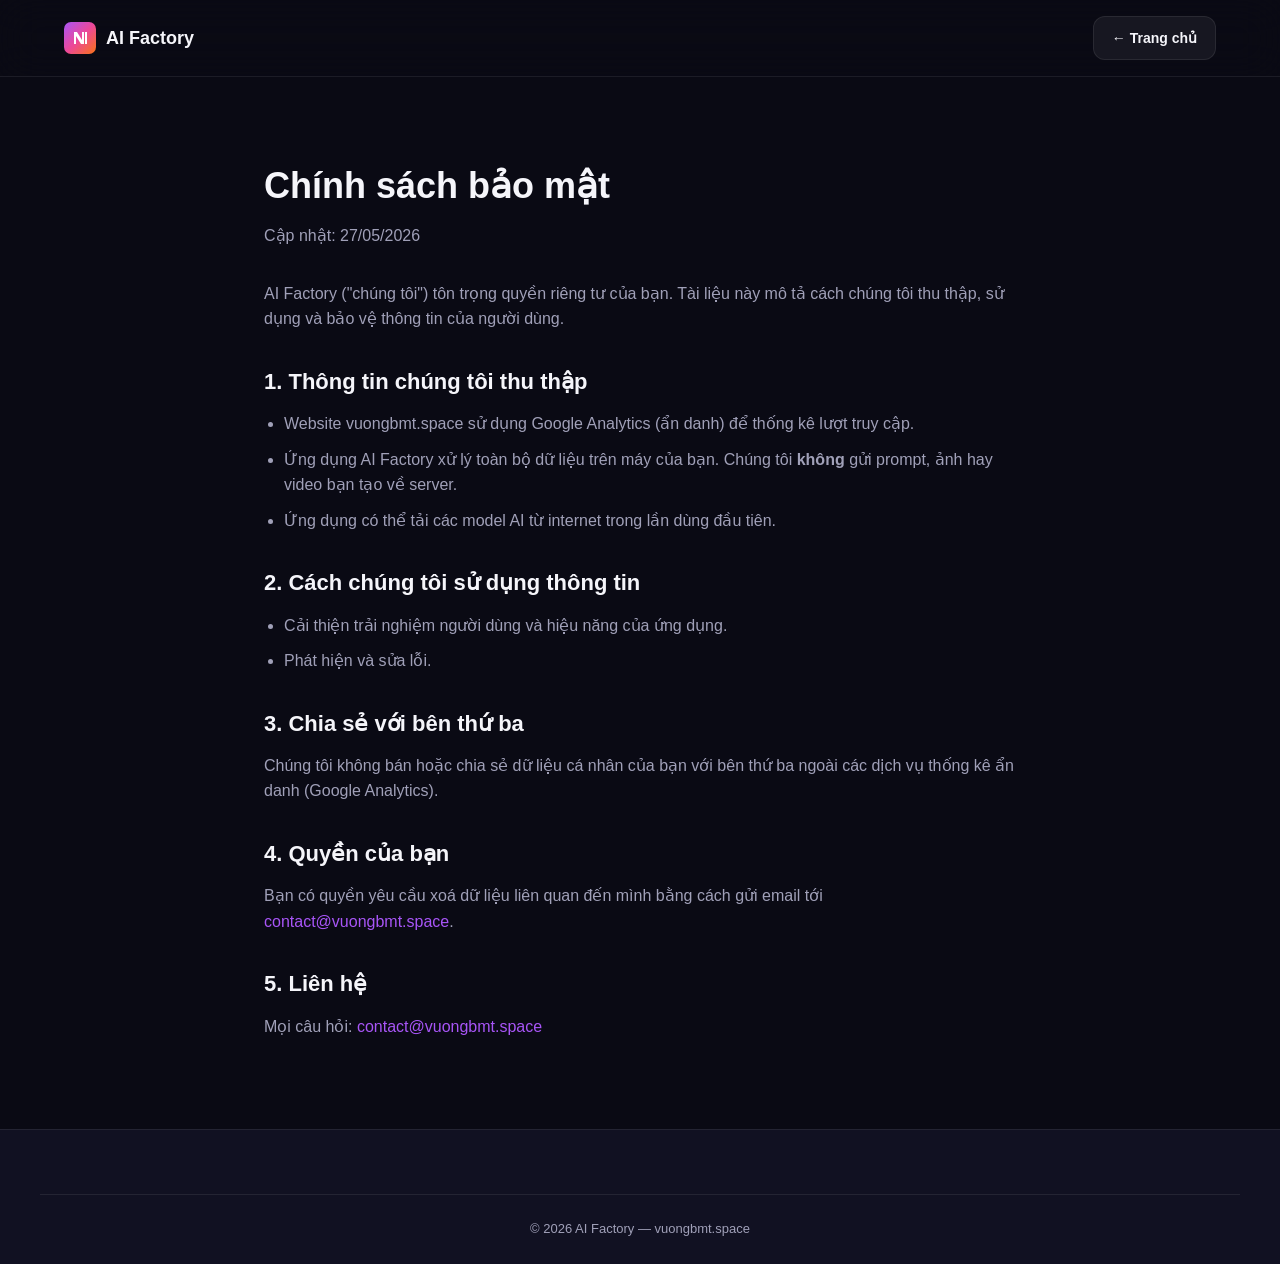
==== privacy.html @ 18fc97e7 "Initial commit - AI Factory landing page" ====
<!DOCTYPE html>
<html lang="vi">
<head>
  <meta charset="UTF-8" />
  <meta name="viewport" content="width=device-width, initial-scale=1.0" />
  <title>Chính sách bảo mật — AI Factory</title>
  <link rel="icon" type="image/svg+xml" href="assets/images/favicon.svg" />
  <link rel="stylesheet" href="assets/css/style.css" />
  <style>
    .legal { max-width: 800px; margin: 0 auto; padding: 80px 24px; }
    .legal h1 { font-size: 36px; margin-bottom: 8px; }
    .legal .updated { color: var(--text-dim); margin-bottom: 32px; }
    .legal h2 { font-size: 22px; margin: 32px 0 12px; }
    .legal p, .legal li { color: var(--text-dim); margin-bottom: 10px; }
    .legal ul { padding-left: 20px; list-style: disc; }
    .legal a { color: var(--primary); }
  </style>
</head>
<body>
  <header class="header">
    <div class="container header-inner">
      <a href="index.html" class="logo">
        <img src="assets/images/logo.svg" alt="AI Factory" />
        <span>AI Factory</span>
      </a>
      <a href="index.html" class="btn btn-ghost btn-sm">← Trang chủ</a>
    </div>
  </header>

  <main class="legal">
    <h1>Chính sách bảo mật</h1>
    <p class="updated">Cập nhật: 27/05/2026</p>

    <p>AI Factory ("chúng tôi") tôn trọng quyền riêng tư của bạn. Tài liệu này mô tả cách chúng tôi thu thập, sử dụng và bảo vệ thông tin của người dùng.</p>

    <h2>1. Thông tin chúng tôi thu thập</h2>
    <ul>
      <li>Website vuongbmt.space sử dụng Google Analytics (ẩn danh) để thống kê lượt truy cập.</li>
      <li>Ứng dụng AI Factory xử lý toàn bộ dữ liệu trên máy của bạn. Chúng tôi <strong>không</strong> gửi prompt, ảnh hay video bạn tạo về server.</li>
      <li>Ứng dụng có thể tải các model AI từ internet trong lần dùng đầu tiên.</li>
    </ul>

    <h2>2. Cách chúng tôi sử dụng thông tin</h2>
    <ul>
      <li>Cải thiện trải nghiệm người dùng và hiệu năng của ứng dụng.</li>
      <li>Phát hiện và sửa lỗi.</li>
    </ul>

    <h2>3. Chia sẻ với bên thứ ba</h2>
    <p>Chúng tôi không bán hoặc chia sẻ dữ liệu cá nhân của bạn với bên thứ ba ngoài các dịch vụ thống kê ẩn danh (Google Analytics).</p>

    <h2>4. Quyền của bạn</h2>
    <p>Bạn có quyền yêu cầu xoá dữ liệu liên quan đến mình bằng cách gửi email tới <a href="mailto:contact@vuongbmt.space">contact@vuongbmt.space</a>.</p>

    <h2>5. Liên hệ</h2>
    <p>Mọi câu hỏi: <a href="mailto:contact@vuongbmt.space">contact@vuongbmt.space</a></p>
  </main>

  <footer class="footer">
    <div class="container footer-bottom">
      <p>© 2026 AI Factory — vuongbmt.space</p>
    </div>
  </footer>
</body>
</html>
---- assets/css/style.css ----
/* ===== Reset & Base ===== */
*, *::before, *::after { box-sizing: border-box; margin: 0; padding: 0; }

:root {
  --bg: #0a0a14;
  --bg-alt: #111122;
  --surface: #1a1a2e;
  --surface-2: #252540;
  --border: rgba(255,255,255,0.08);
  --text: #f5f5fa;
  --text-dim: #a0a0b8;
  --primary: #a855f7;
  --primary-2: #ec4899;
  --accent: #06b6d4;
  --gradient: linear-gradient(135deg, #a855f7 0%, #ec4899 50%, #f97316 100%);
  --gradient-soft: linear-gradient(135deg, rgba(168,85,247,0.15) 0%, rgba(236,72,153,0.15) 100%);
  --radius: 14px;
  --radius-lg: 22px;
  --shadow: 0 10px 40px rgba(168,85,247,0.15);
  --container: 1200px;
}

html { scroll-behavior: smooth; }
body {
  font-family: 'Inter', -apple-system, BlinkMacSystemFont, 'Segoe UI', sans-serif;
  background: var(--bg);
  color: var(--text);
  line-height: 1.6;
  -webkit-font-smoothing: antialiased;
  overflow-x: hidden;
}

img, video, svg { max-width: 100%; display: block; }
a { color: inherit; text-decoration: none; }
button { font-family: inherit; cursor: pointer; border: none; background: none; color: inherit; }
ul { list-style: none; }

/* ===== Layout ===== */
.container { max-width: var(--container); margin: 0 auto; padding: 0 24px; }
.container-narrow { max-width: 800px; margin: 0 auto; padding: 0 24px; }

.section { padding: 96px 0; }
.section-alt { background: var(--bg-alt); }
.section-cta { padding: 80px 0; }

.section-head { text-align: center; max-width: 700px; margin: 0 auto 56px; }
.section-head h2 {
  font-size: clamp(28px, 4vw, 42px);
  font-weight: 800;
  margin-bottom: 12px;
  letter-spacing: -0.02em;
}
.section-head p { color: var(--text-dim); font-size: 18px; }

.gradient-text {
  background: var(--gradient);
  -webkit-background-clip: text;
  background-clip: text;
  -webkit-text-fill-color: transparent;
}

.grid { display: grid; gap: 24px; }
.grid-2 { grid-template-columns: repeat(2, 1fr); }
.grid-3 { grid-template-columns: repeat(3, 1fr); }

/* ===== Buttons ===== */
.btn {
  display: inline-flex;
  align-items: center;
  gap: 8px;
  padding: 14px 28px;
  border-radius: 12px;
  font-weight: 600;
  font-size: 15px;
  transition: all 0.25s ease;
  white-space: nowrap;
  cursor: pointer;
}
.btn-sm { padding: 10px 18px; font-size: 14px; }

.btn-primary {
  background: var(--gradient);
  color: white;
  box-shadow: 0 8px 24px rgba(168,85,247,0.35);
}
.btn-primary:hover { transform: translateY(-2px); box-shadow: 0 12px 32px rgba(168,85,247,0.5); }

.btn-ghost {
  background: rgba(255,255,255,0.06);
  border: 1px solid var(--border);
  color: var(--text);
}
.btn-ghost:hover { background: rgba(255,255,255,0.1); }

.btn-download {
  background: var(--surface);
  border: 1px solid var(--border);
  padding: 16px 28px;
  color: var(--text);
  min-width: 220px;
  transition: all 0.25s ease;
}
.btn-download:hover { background: var(--surface-2); transform: translateY(-2px); border-color: var(--primary); }
.btn-download div { display: flex; flex-direction: column; align-items: flex-start; line-height: 1.2; }
.btn-download small { font-size: 12px; color: var(--text-dim); }
.btn-download strong { font-size: 17px; font-weight: 700; }

/* ===== Header ===== */
.header {
  position: sticky;
  top: 0;
  z-index: 100;
  background: rgba(10,10,20,0.8);
  backdrop-filter: blur(20px);
  border-bottom: 1px solid var(--border);
}
.header-inner {
  display: flex;
  align-items: center;
  justify-content: space-between;
  padding-top: 16px;
  padding-bottom: 16px;
  gap: 24px;
}
.logo {
  display: flex;
  align-items: center;
  gap: 10px;
  font-weight: 800;
  font-size: 18px;
}
.logo img { width: 32px; height: 32px; }

.nav { display: flex; gap: 32px; }
.nav a {
  color: var(--text-dim);
  font-size: 14px;
  font-weight: 500;
  transition: color 0.2s;
}
.nav a:hover { color: var(--text); }

.header-actions { display: flex; align-items: center; gap: 16px; }

.lang-switch {
  display: flex;
  background: var(--surface);
  border: 1px solid var(--border);
  border-radius: 10px;
  padding: 3px;
}
.lang-btn {
  padding: 6px 12px;
  font-size: 13px;
  font-weight: 600;
  color: var(--text-dim);
  border-radius: 7px;
  transition: all 0.2s;
}
.lang-btn.active { background: var(--gradient); color: white; }

.menu-toggle { display: none; flex-direction: column; gap: 5px; padding: 8px; }
.menu-toggle span {
  width: 22px; height: 2px; background: var(--text); border-radius: 2px;
  transition: transform 0.2s;
}

/* ===== Hero ===== */
.hero { position: relative; padding: 80px 0 100px; overflow: hidden; }
.hero-bg {
  position: absolute;
  top: -200px; left: 50%;
  transform: translateX(-50%);
  width: 1000px; height: 1000px;
  background: radial-gradient(circle, rgba(168,85,247,0.25) 0%, transparent 60%);
  filter: blur(80px);
  z-index: 0;
  pointer-events: none;
}
.hero-inner {
  position: relative;
  z-index: 1;
  display: grid;
  grid-template-columns: 1fr 1fr;
  gap: 64px;
  align-items: center;
}

.badge {
  display: inline-block;
  padding: 6px 14px;
  background: var(--gradient-soft);
  border: 1px solid rgba(168,85,247,0.3);
  border-radius: 999px;
  font-size: 13px;
  font-weight: 500;
  margin-bottom: 24px;
}

.hero h1 {
  font-size: clamp(36px, 5.5vw, 60px);
  font-weight: 800;
  line-height: 1.1;
  letter-spacing: -0.03em;
  margin-bottom: 20px;
}

.hero-sub {
  font-size: 18px;
  color: var(--text-dim);
  margin-bottom: 32px;
  max-width: 540px;
}

.hero-cta { display: flex; gap: 14px; margin-bottom: 40px; flex-wrap: wrap; }

.hero-meta {
  display: flex;
  gap: 32px;
  padding-top: 24px;
  border-top: 1px solid var(--border);
}
.hero-meta div { display: flex; flex-direction: column; }
.hero-meta strong {
  font-size: 24px;
  font-weight: 800;
  background: var(--gradient);
  -webkit-background-clip: text;
  background-clip: text;
  -webkit-text-fill-color: transparent;
}
.hero-meta span { font-size: 13px; color: var(--text-dim); }

.hero-video-wrap {
  position: relative;
  border-radius: var(--radius-lg);
  overflow: hidden;
  box-shadow: var(--shadow);
  border: 1px solid var(--border);
  aspect-ratio: 16/10;
  background: var(--surface);
}
.hero-video-wrap video { width: 100%; height: 100%; object-fit: cover; }

/* ===== Cards / Features ===== */
.card {
  background: var(--surface);
  border: 1px solid var(--border);
  border-radius: var(--radius);
  padding: 28px;
  transition: all 0.25s ease;
}
.feature:hover { transform: translateY(-4px); border-color: rgba(168,85,247,0.4); }
.feature-icon {
  font-size: 36px;
  margin-bottom: 16px;
  display: inline-block;
}
.feature h3 { font-size: 18px; font-weight: 700; margin-bottom: 8px; }
.feature p { color: var(--text-dim); font-size: 15px; }

/* ===== Gallery ===== */
.gallery {
  display: grid;
  grid-template-columns: repeat(3, 1fr);
  gap: 16px;
}
.gallery-item {
  aspect-ratio: 1;
  border-radius: var(--radius);
  overflow: hidden;
  background: var(--surface);
  border: 1px solid var(--border);
  transition: transform 0.3s;
}
.gallery-item:hover { transform: scale(1.03); }
.gallery-item img { width: 100%; height: 100%; object-fit: cover; }

/* ===== Steps ===== */
.steps .step {
  background: var(--surface);
  border: 1px solid var(--border);
  border-radius: var(--radius);
  padding: 32px 28px;
  position: relative;
}
.step-num {
  display: inline-flex;
  align-items: center;
  justify-content: center;
  width: 44px; height: 44px;
  border-radius: 12px;
  background: var(--gradient);
  color: white;
  font-weight: 800;
  font-size: 18px;
  margin-bottom: 18px;
}
.step h3 { font-size: 19px; margin-bottom: 8px; }
.step p { color: var(--text-dim); }

/* ===== CTA Box ===== */
.cta-box {
  background: var(--gradient-soft);
  border: 1px solid rgba(168,85,247,0.3);
  border-radius: var(--radius-lg);
  padding: 64px 32px;
  text-align: center;
}
.cta-box h2 {
  font-size: clamp(28px, 4vw, 38px);
  font-weight: 800;
  margin-bottom: 12px;
  letter-spacing: -0.02em;
}
.cta-box > p { color: var(--text-dim); font-size: 17px; margin-bottom: 32px; }
.download-buttons {
  display: flex;
  gap: 16px;
  justify-content: center;
  flex-wrap: wrap;
  margin-bottom: 20px;
}
.download-note { font-size: 13px; color: var(--text-dim); }

/* ===== Requirements ===== */
.req-card h3 { font-size: 20px; margin-bottom: 16px; }
.req-card ul li {
  padding: 10px 0;
  color: var(--text-dim);
  border-bottom: 1px solid var(--border);
}
.req-card ul li:last-child { border: none; }

/* ===== FAQ ===== */
.faq-list { display: flex; flex-direction: column; gap: 12px; }
.faq-item {
  background: var(--surface);
  border: 1px solid var(--border);
  border-radius: var(--radius);
  padding: 20px 24px;
  transition: border-color 0.2s;
}
.faq-item[open] { border-color: rgba(168,85,247,0.4); }
.faq-item summary {
  font-weight: 600;
  cursor: pointer;
  list-style: none;
  display: flex;
  justify-content: space-between;
  align-items: center;
}
.faq-item summary::-webkit-details-marker { display: none; }
.faq-item summary::after {
  content: '+';
  font-size: 24px;
  font-weight: 300;
  color: var(--primary);
  transition: transform 0.2s;
}
.faq-item[open] summary::after { transform: rotate(45deg); }
.faq-item p { margin-top: 12px; color: var(--text-dim); }

/* ===== Footer ===== */
.footer { background: var(--bg-alt); border-top: 1px solid var(--border); padding: 64px 0 24px; }
.footer-inner {
  display: grid;
  grid-template-columns: 1fr 2fr;
  gap: 48px;
  margin-bottom: 48px;
}
.footer-brand p { color: var(--text-dim); margin-top: 12px; max-width: 300px; }

.footer-links { display: grid; grid-template-columns: repeat(3, 1fr); gap: 32px; }
.footer-links h4 { font-size: 14px; margin-bottom: 16px; text-transform: uppercase; letter-spacing: 0.05em; }
.footer-links a {
  display: block;
  padding: 6px 0;
  color: var(--text-dim);
  font-size: 14px;
  transition: color 0.2s;
}
.footer-links a:hover { color: var(--text); }

.footer-bottom {
  padding-top: 24px;
  border-top: 1px solid var(--border);
  text-align: center;
  color: var(--text-dim);
  font-size: 13px;
}

/* ===== Responsive ===== */
@media (max-width: 900px) {
  .hero-inner { grid-template-columns: 1fr; gap: 40px; }
  .grid-3 { grid-template-columns: repeat(2, 1fr); }
  .gallery { grid-template-columns: repeat(2, 1fr); }
  .footer-inner { grid-template-columns: 1fr; gap: 32px; }
}
@media (max-width: 640px) {
  .section { padding: 64px 0; }
  .nav { display: none; }
  .menu-toggle { display: flex; }
  .nav.open {
    display: flex;
    position: absolute;
    top: 100%; left: 0; right: 0;
    flex-direction: column;
    background: var(--bg-alt);
    padding: 16px 24px;
    border-bottom: 1px solid var(--border);
    gap: 0;
  }
  .nav.open a { padding: 12px 0; border-bottom: 1px solid var(--border); }
  .grid-3, .grid-2 { grid-template-columns: 1fr; }
  .gallery { grid-template-columns: repeat(2, 1fr); }
  .hero-meta { flex-wrap: wrap; gap: 20px; }
  .hero-meta strong { font-size: 20px; }
  .footer-links { grid-template-columns: 1fr 1fr; }
  .cta-box { padding: 48px 20px; }
  .btn-download { min-width: 0; width: 100%; }
}
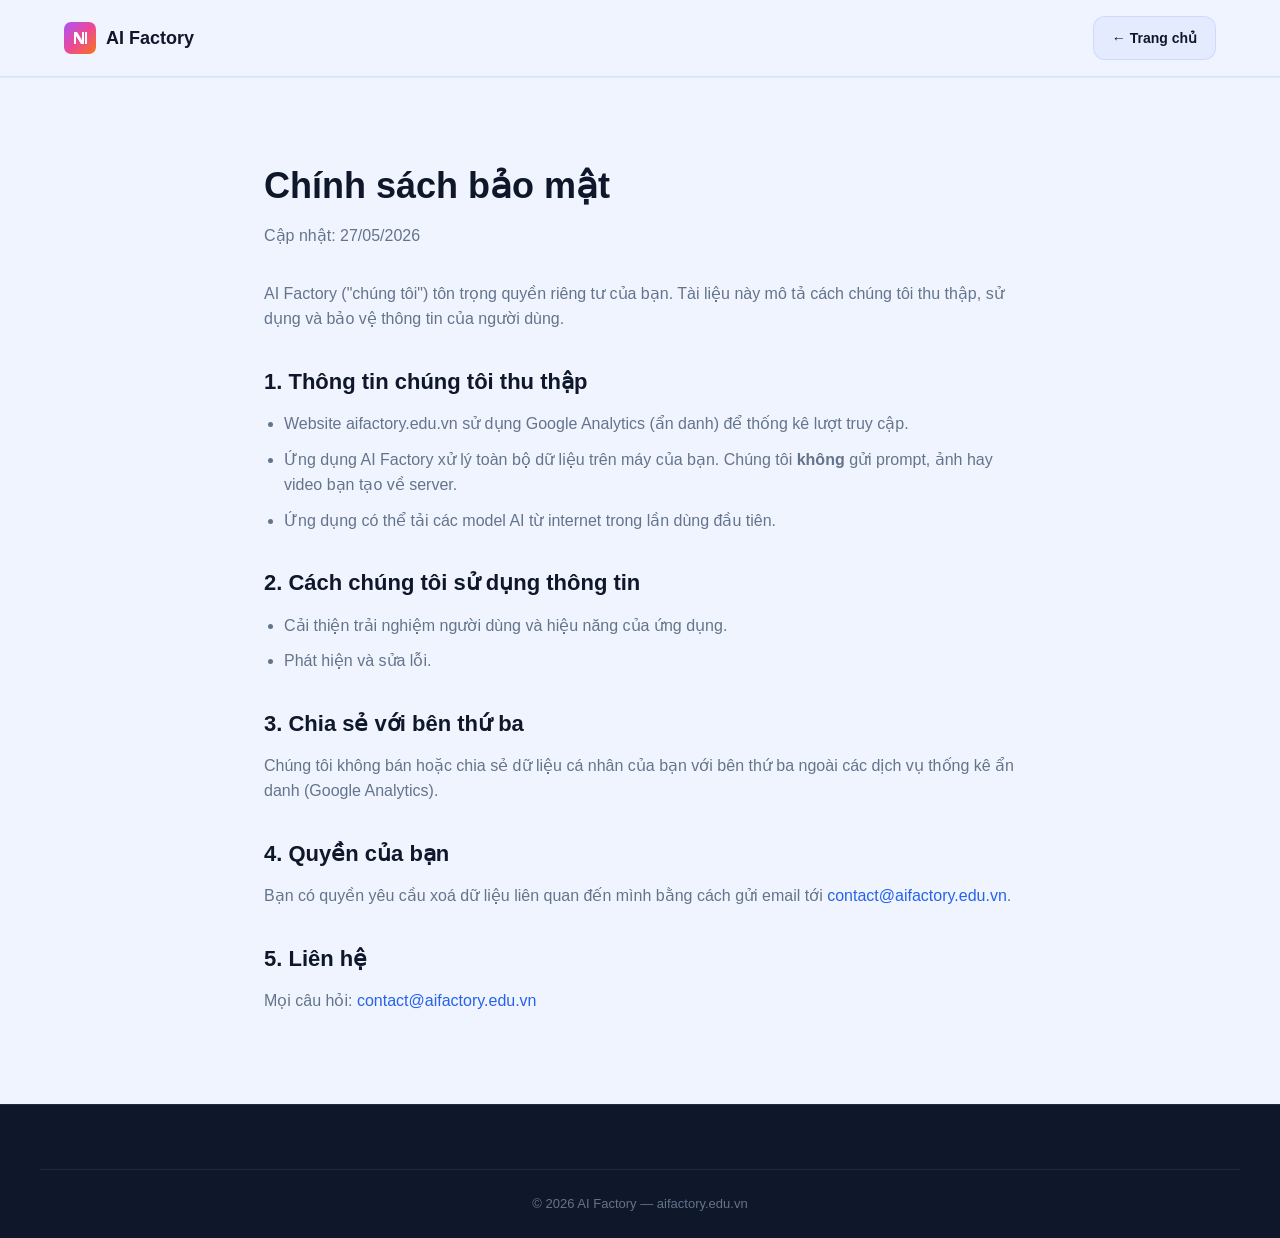
==== commit f54ffcb3: "Domain: migrate vuongbmt.space -> aifactory.edu.vn" ====
--- a/privacy.html
+++ b/privacy.html
@@ -35,7 +35,7 @@
 
     <h2>1. Thông tin chúng tôi thu thập</h2>
     <ul>
-      <li>Website vuongbmt.space sử dụng Google Analytics (ẩn danh) để thống kê lượt truy cập.</li>
+      <li>Website aifactory.edu.vn sử dụng Google Analytics (ẩn danh) để thống kê lượt truy cập.</li>
       <li>Ứng dụng AI Factory xử lý toàn bộ dữ liệu trên máy của bạn. Chúng tôi <strong>không</strong> gửi prompt, ảnh hay video bạn tạo về server.</li>
       <li>Ứng dụng có thể tải các model AI từ internet trong lần dùng đầu tiên.</li>
     </ul>
@@ -50,15 +50,15 @@
     <p>Chúng tôi không bán hoặc chia sẻ dữ liệu cá nhân của bạn với bên thứ ba ngoài các dịch vụ thống kê ẩn danh (Google Analytics).</p>
 
     <h2>4. Quyền của bạn</h2>
-    <p>Bạn có quyền yêu cầu xoá dữ liệu liên quan đến mình bằng cách gửi email tới <a href="mailto:contact@vuongbmt.space">contact@vuongbmt.space</a>.</p>
+    <p>Bạn có quyền yêu cầu xoá dữ liệu liên quan đến mình bằng cách gửi email tới <a href="mailto:contact@aifactory.edu.vn">contact@aifactory.edu.vn</a>.</p>
 
     <h2>5. Liên hệ</h2>
-    <p>Mọi câu hỏi: <a href="mailto:contact@vuongbmt.space">contact@vuongbmt.space</a></p>
+    <p>Mọi câu hỏi: <a href="mailto:contact@aifactory.edu.vn">contact@aifactory.edu.vn</a></p>
   </main>
 
   <footer class="footer">
     <div class="container footer-bottom">
-      <p>© 2026 AI Factory — vuongbmt.space</p>
+      <p>© 2026 AI Factory — aifactory.edu.vn</p>
     </div>
   </footer>
 </body>
--- a/assets/css/style.css
+++ b/assets/css/style.css
@@ -2,21 +2,22 @@
 *, *::before, *::after { box-sizing: border-box; margin: 0; padding: 0; }
 
 :root {
-  --bg: #0a0a14;
-  --bg-alt: #111122;
-  --surface: #1a1a2e;
-  --surface-2: #252540;
-  --border: rgba(255,255,255,0.08);
-  --text: #f5f5fa;
-  --text-dim: #a0a0b8;
-  --primary: #a855f7;
-  --primary-2: #ec4899;
+  --bg: #f0f4ff;
+  --bg-alt: #ffffff;
+  --surface: #ffffff;
+  --surface-2: #e8edf8;
+  --border: rgba(37,99,235,0.12);
+  --text: #0f172a;
+  --text-dim: #64748b;
+  --primary: #2563eb;
+  --primary-2: #1d4ed8;
   --accent: #06b6d4;
-  --gradient: linear-gradient(135deg, #a855f7 0%, #ec4899 50%, #f97316 100%);
-  --gradient-soft: linear-gradient(135deg, rgba(168,85,247,0.15) 0%, rgba(236,72,153,0.15) 100%);
+  --gradient: linear-gradient(135deg, #2563eb 0%, #7c3aed 100%);
+  --gradient-soft: linear-gradient(135deg, rgba(37,99,235,0.07) 0%, rgba(124,58,237,0.07) 100%);
   --radius: 14px;
   --radius-lg: 22px;
-  --shadow: 0 10px 40px rgba(168,85,247,0.15);
+  --shadow: 0 4px 24px rgba(37,99,235,0.10);
+  --shadow-md: 0 8px 40px rgba(37,99,235,0.13);
   --container: 1200px;
 }
 
@@ -81,16 +82,16 @@
 .btn-primary {
   background: var(--gradient);
   color: white;
-  box-shadow: 0 8px 24px rgba(168,85,247,0.35);
-}
-.btn-primary:hover { transform: translateY(-2px); box-shadow: 0 12px 32px rgba(168,85,247,0.5); }
+  box-shadow: 0 6px 20px rgba(37,99,235,0.30);
+}
+.btn-primary:hover { transform: translateY(-2px); box-shadow: 0 10px 28px rgba(37,99,235,0.42); }
 
 .btn-ghost {
-  background: rgba(255,255,255,0.06);
+  background: rgba(37,99,235,0.06);
   border: 1px solid var(--border);
   color: var(--text);
 }
-.btn-ghost:hover { background: rgba(255,255,255,0.1); }
+.btn-ghost:hover { background: rgba(37,99,235,0.11); }
 
 .btn-download {
   background: var(--surface);
@@ -110,9 +111,10 @@
   position: sticky;
   top: 0;
   z-index: 100;
-  background: rgba(10,10,20,0.8);
+  background: rgba(240,244,255,0.85);
   backdrop-filter: blur(20px);
   border-bottom: 1px solid var(--border);
+  box-shadow: 0 1px 0 rgba(37,99,235,0.08);
 }
 .header-inner {
   display: flex;
@@ -172,7 +174,7 @@
   top: -200px; left: 50%;
   transform: translateX(-50%);
   width: 1000px; height: 1000px;
-  background: radial-gradient(circle, rgba(168,85,247,0.25) 0%, transparent 60%);
+  background: radial-gradient(circle, rgba(37,99,235,0.12) 0%, transparent 60%);
   filter: blur(80px);
   z-index: 0;
   pointer-events: none;
@@ -189,11 +191,12 @@
 .badge {
   display: inline-block;
   padding: 6px 14px;
-  background: var(--gradient-soft);
-  border: 1px solid rgba(168,85,247,0.3);
+  background: rgba(37,99,235,0.08);
+  border: 1px solid rgba(37,99,235,0.2);
   border-radius: 999px;
   font-size: 13px;
   font-weight: 500;
+  color: var(--primary);
   margin-bottom: 24px;
 }
 
@@ -235,7 +238,7 @@
   position: relative;
   border-radius: var(--radius-lg);
   overflow: hidden;
-  box-shadow: var(--shadow);
+  box-shadow: var(--shadow-md);
   border: 1px solid var(--border);
   aspect-ratio: 16/10;
   background: var(--surface);
@@ -249,15 +252,152 @@
   border-radius: var(--radius);
   padding: 28px;
   transition: all 0.25s ease;
-}
-.feature:hover { transform: translateY(-4px); border-color: rgba(168,85,247,0.4); }
+  box-shadow: var(--shadow);
+}
+.feature:hover { transform: translateY(-4px); border-color: rgba(37,99,235,0.3); box-shadow: var(--shadow-md); }
+
+/* Feature icon wrap */
+.feature-icon-wrap {
+  width: 48px;
+  height: 48px;
+  border-radius: 12px;
+  display: flex;
+  align-items: center;
+  justify-content: center;
+  margin-bottom: 20px;
+  transition: transform 0.25s ease;
+}
+.feature:hover .feature-icon-wrap { transform: scale(1.08); }
 .feature-icon {
-  font-size: 36px;
+  width: 26px;
+  height: 26px;
+  flex-shrink: 0;
+}
+
+/* Per-card accent colors */
+.features-carousel .feature:nth-child(1) .feature-icon-wrap { background: rgba(37,99,235,0.09); }
+.features-carousel .feature:nth-child(1) .feature-icon     { color: #2563eb; }
+.features-carousel .feature:nth-child(1) h3                { color: #2563eb; }
+
+.features-carousel .feature:nth-child(2) .feature-icon-wrap { background: rgba(99,102,241,0.09); }
+.features-carousel .feature:nth-child(2) .feature-icon     { color: #6366f1; }
+.features-carousel .feature:nth-child(2) h3                { color: #6366f1; }
+
+.features-carousel .feature:nth-child(3) .feature-icon-wrap { background: rgba(8,145,178,0.09); }
+.features-carousel .feature:nth-child(3) .feature-icon     { color: #0891b2; }
+.features-carousel .feature:nth-child(3) h3                { color: #0891b2; }
+
+.features-carousel .feature:nth-child(4) .feature-icon-wrap { background: rgba(124,58,237,0.09); }
+.features-carousel .feature:nth-child(4) .feature-icon     { color: #7c3aed; }
+.features-carousel .feature:nth-child(4) h3                { color: #7c3aed; }
+
+.features-carousel .feature:nth-child(5) .feature-icon-wrap { background: rgba(5,150,105,0.09); }
+.features-carousel .feature:nth-child(5) .feature-icon     { color: #059669; }
+.features-carousel .feature:nth-child(5) h3                { color: #059669; }
+
+/* Features horizontal scroll carousel */
+.carousel-wrap {
+  position: relative;
+}
+/* Fade-out gradient hints at edges */
+.carousel-wrap::after {
+  content: '';
+  position: absolute;
+  top: 0; right: 0;
+  width: 80px; height: 100%;
+  background: linear-gradient(to right, transparent, var(--bg));
+  pointer-events: none;
+  z-index: 1;
+  transition: opacity 0.3s;
+}
+.carousel-wrap.at-end::after { opacity: 0; }
+
+.carousel-arrow {
+  position: absolute;
+  top: 50%;
+  transform: translateY(-60%);
+  width: 40px;
+  height: 40px;
+  border-radius: 50%;
+  background: var(--surface);
+  border: 1px solid var(--border);
+  box-shadow: 0 4px 16px rgba(37,99,235,0.15);
+  display: flex;
+  align-items: center;
+  justify-content: center;
+  cursor: pointer;
+  z-index: 3;
+  transition: opacity 0.2s, box-shadow 0.2s, background 0.2s;
+  color: var(--text);
+}
+.carousel-arrow:hover { background: var(--surface-2); box-shadow: var(--shadow-md); }
+.carousel-arrow.hidden { opacity: 0; pointer-events: none; }
+.carousel-arrow svg { width: 18px; height: 18px; }
+.carousel-arrow--prev { left: -20px; }
+.carousel-arrow--next { right: -20px; }
+
+.features-carousel {
+  display: flex;
+  gap: 20px;
+  overflow-x: auto;
+  scroll-snap-type: x mandatory;
+  -webkit-overflow-scrolling: touch;
+  padding: 8px 4px 20px;
+  scrollbar-width: none;
+  -ms-overflow-style: none;
+}
+.features-carousel::-webkit-scrollbar { display: none; }
+
+/* 5-card features: fixed width cards */
+#featCarousel .feature {
+  flex: 0 0 240px;
+  scroll-snap-align: start;
+}
+
+/* 3-card steps: stretch to fill full row */
+#stepCarousel .feature {
+  flex: 1 1 0;
+  min-width: 200px;
+  scroll-snap-align: start;
+}
+
+.feature h3 { font-size: 17px; font-weight: 700; margin-bottom: 8px; }
+.feature p { color: var(--text-dim); font-size: 14px; line-height: 1.6; }
+
+/* ===== Showcase Video ===== */
+.demo-grid-landscape {
+  display: grid;
+  grid-template-columns: repeat(2, 1fr);
+  gap: 16px;
   margin-bottom: 16px;
-  display: inline-block;
-}
-.feature h3 { font-size: 18px; font-weight: 700; margin-bottom: 8px; }
-.feature p { color: var(--text-dim); font-size: 15px; }
+}
+.demo-grid-shorts {
+  display: grid;
+  grid-template-columns: repeat(3, 1fr);
+  gap: 16px;
+}
+.demo-video-wrap {
+  position: relative;
+  border-radius: var(--radius);
+  overflow: hidden;
+  border: 1px solid var(--border);
+  background: #000;
+  box-shadow: 0 8px 32px rgba(0,0,0,0.18);
+}
+.demo-video-wrap--land {
+  padding-bottom: 56.25%;
+  height: 0;
+}
+.demo-video-wrap--short {
+  padding-bottom: 177.78%;
+  height: 0;
+}
+.demo-video-wrap iframe {
+  position: absolute;
+  top: 0; left: 0;
+  width: 100%; height: 100%;
+  border: none;
+}
 
 /* ===== Gallery ===== */
 .gallery {
@@ -276,36 +416,314 @@
 .gallery-item:hover { transform: scale(1.03); }
 .gallery-item img { width: 100%; height: 100%; object-fit: cover; }
 
+/* ===== Pricing ===== */
+.pricing-grid {
+  display: grid;
+  grid-template-columns: repeat(4, 1fr);
+  gap: 20px;
+}
+.pricing-card {
+  background: var(--surface);
+  border: 1px solid var(--border);
+  border-radius: var(--radius-lg);
+  overflow: hidden;
+  display: flex;
+  flex-direction: column;
+  box-shadow: var(--shadow);
+}
+.pricing-card--featured {
+  border-color: #2563eb;
+  box-shadow: 0 0 0 2px #2563eb, 0 8px 32px rgba(37,99,235,0.18);
+}
+/* top badge row — same height on all cards */
+.pricing-card-top {
+  min-height: 40px;
+  display: flex;
+  align-items: center;
+  padding: 12px 16px 0;
+}
+.pricing-sale-badge {
+  background: linear-gradient(90deg, #f97316, #ef4444);
+  color: white;
+  font-size: 11px;
+  font-weight: 700;
+  text-align: center;
+  padding: 5px 10px;
+  border-radius: 8px;
+  width: 100%;
+}
+.pricing-popular {
+  background: linear-gradient(90deg, #2563eb, #7c3aed);
+  color: white;
+  font-size: 11px;
+  font-weight: 700;
+  text-align: center;
+  padding: 5px 10px;
+  border-radius: 8px;
+  width: 100%;
+}
+/* name badge */
+.pricing-name {
+  display: block;
+  margin: 10px 16px 0;
+  padding: 10px 12px;
+  border-radius: 10px;
+  font-size: 18px;
+  font-weight: 800;
+  text-align: center;
+  color: #fff;
+  letter-spacing: 0.05em;
+  flex-shrink: 0;
+}
+.pricing-name--blue   { background: linear-gradient(135deg, #3b9eff, #2563eb); }
+.pricing-name--purple { background: linear-gradient(135deg, #c084fc, #9333ea); }
+.pricing-name--pink   { background: linear-gradient(135deg, #f472b6, #ec4899); }
+.pricing-name--orange { background: linear-gradient(135deg, #fb923c, #f59e0b); }
+
+/* price row */
+.pricing-price {
+  display: flex;
+  align-items: baseline;
+  justify-content: center;
+  gap: 8px;
+  padding: 12px 16px 0;
+  flex-shrink: 0;
+}
+.pricing-amount {
+  font-size: 24px;
+  font-weight: 800;
+  color: var(--text);
+}
+.pricing-amount--sale { color: #ef4444; }
+.pricing-old {
+  font-size: 13px;
+  color: var(--text-dim);
+  text-decoration: line-through;
+}
+
+/* duration badge */
+.pricing-duration {
+  margin: 10px 16px 0;
+  border-radius: 8px;
+  padding: 7px 10px;
+  font-size: 13px;
+  font-weight: 600;
+  text-align: center;
+  flex-shrink: 0;
+}
+.pricing-duration--blue   { border: 1.5px solid #3b9eff; background: rgba(59,158,255,0.07); color: #1d4ed8; }
+.pricing-duration--purple { border: 1.5px solid #a855f7; background: rgba(168,85,247,0.07); color: #7e22ce; }
+.pricing-duration--pink   { border: 1.5px solid #ec4899; background: rgba(236,72,153,0.07); color: #9d174d; }
+.pricing-duration--orange { border: 1.5px solid #f59e0b; background: rgba(245,158,11,0.07); color: #92400e; }
+
+/* feature list */
+.pricing-features {
+  list-style: none;
+  display: flex;
+  flex-direction: column;
+  gap: 0;
+  font-size: 13px;
+  color: var(--text-dim);
+  padding: 12px 16px 0;
+  flex: 1;
+}
+.pricing-features li {
+  display: flex;
+  justify-content: space-between;
+  align-items: center;
+  gap: 6px;
+  padding: 6px 0;
+  border-bottom: 1px solid rgba(37,99,235,0.06);
+}
+.pricing-features li:last-child { border-bottom: none; }
+.pricing-features li span { flex: 1; }
+.pricing-features li strong {
+  color: var(--text);
+  font-weight: 700;
+  white-space: nowrap;
+  flex-shrink: 0;
+}
+
+/* perks */
+.pricing-perks {
+  display: flex;
+  flex-direction: column;
+  gap: 4px;
+  font-size: 13px;
+  color: #16a34a;
+  font-weight: 600;
+  padding: 12px 16px 0;
+  flex-shrink: 0;
+}
+.perk--unavail {
+  color: var(--text-dim);
+  font-weight: 400;
+  text-decoration: line-through;
+  opacity: 0.45;
+}
+
+/* buy button */
+.btn-pricing {
+  display: block;
+  text-align: center;
+  padding: 13px 12px;
+  margin: 14px 16px 16px;
+  border-radius: 10px;
+  font-weight: 700;
+  font-size: 15px;
+  color: white;
+  transition: opacity 0.2s, transform 0.2s;
+  flex-shrink: 0;
+}
+.btn-pricing:hover { opacity: 0.85; transform: translateY(-2px); }
+.btn-pricing--blue   { background: linear-gradient(135deg, #3b9eff, #2563eb); }
+.btn-pricing--purple { background: linear-gradient(135deg, #c084fc, #9333ea); }
+.btn-pricing--pink   { background: linear-gradient(135deg, #f472b6, #ec4899); }
+.btn-pricing--orange { background: linear-gradient(135deg, #fb923c, #f59e0b); }
+
+.pricing-contact {
+  text-align: center;
+  margin-top: 40px;
+  font-size: 14px;
+  color: var(--text-dim);
+}
+.pricing-contact a { color: var(--primary); text-decoration: underline; }
+@media (max-width: 1024px) {
+  .pricing-grid { grid-template-columns: repeat(2, 1fr); }
+}
+@media (max-width: 600px) {
+  .pricing-grid { grid-template-columns: 1fr; }
+}
+
+/* ===== Payment Modal ===== */
+.pay-overlay {
+  display: none;
+  position: fixed;
+  inset: 0;
+  background: rgba(0,0,0,0.7);
+  backdrop-filter: blur(6px);
+  z-index: 1000;
+  align-items: center;
+  justify-content: center;
+  padding: 16px;
+}
+.pay-overlay.active { display: flex; }
+.pay-modal {
+  background: var(--surface);
+  border: 1px solid var(--border);
+  border-radius: var(--radius-lg);
+  padding: 28px 24px 20px;
+  max-width: 460px;
+  width: 100%;
+  position: relative;
+  max-height: 90vh;
+  overflow-y: auto;
+}
+.pay-close {
+  position: absolute;
+  top: 12px;
+  right: 16px;
+  font-size: 22px;
+  color: var(--text-dim);
+  background: none;
+  border: none;
+  cursor: pointer;
+  line-height: 1;
+}
+.pay-close:hover { color: var(--text); }
+.pay-title {
+  font-size: 20px;
+  font-weight: 800;
+  text-align: center;
+  margin-bottom: 4px;
+}
+.pay-hint {
+  text-align: center;
+  font-size: 13px;
+  color: var(--text-dim);
+  margin-bottom: 16px;
+}
+.pay-qr-wrap {
+  width: 220px;
+  margin: 0 auto 16px;
+  border-radius: 10px;
+  overflow: hidden;
+  border: 1px solid var(--border);
+  background: #fff;
+}
+.pay-qr-wrap img { width: 100%; display: block; }
+.pay-info {
+  background: var(--bg);
+  border: 1px solid var(--border);
+  border-radius: 10px;
+  padding: 12px 14px;
+  font-size: 13px;
+  display: flex;
+  flex-direction: column;
+  gap: 6px;
+  margin-bottom: 12px;
+}
+.pay-info div { display: flex; justify-content: space-between; gap: 8px; }
+.pay-info span { color: var(--text-dim); }
+.pay-notice {
+  background: rgba(37,99,235,0.06);
+  border: 1px solid rgba(37,99,235,0.15);
+  border-radius: 10px;
+  padding: 10px 14px;
+  font-size: 12px;
+  color: var(--text-dim);
+  margin-bottom: 16px;
+  display: flex;
+  flex-direction: column;
+  gap: 4px;
+}
+.pay-notice b { color: var(--text); }
+.pay-actions {
+  display: grid;
+  grid-template-columns: 1fr 1fr;
+  gap: 8px;
+}
+.pay-btn {
+  display: block;
+  text-align: center;
+  padding: 10px 8px;
+  border-radius: 8px;
+  font-size: 13px;
+  font-weight: 600;
+  cursor: pointer;
+  border: none;
+  transition: opacity 0.2s;
+}
+.pay-btn:hover { opacity: 0.85; }
+.pay-btn--copy { background: #3b82f6; color: #fff; }
+.pay-btn--done { background: #22c55e; color: #fff; }
+.pay-btn--close { background: var(--surface-2); color: var(--text); border: 1px solid var(--border); }
+
 /* ===== Steps ===== */
-.steps .step {
-  background: var(--surface);
-  border: 1px solid var(--border);
-  border-radius: var(--radius);
-  padding: 32px 28px;
-  position: relative;
-}
-.step-num {
-  display: inline-flex;
-  align-items: center;
-  justify-content: center;
-  width: 44px; height: 44px;
-  border-radius: 12px;
-  background: var(--gradient);
-  color: white;
+/* Steps now reuse .card.feature + features-carousel styles */
+/* Step number badges per card */
+.step-num-inline {
+  font-size: 20px;
   font-weight: 800;
-  font-size: 18px;
-  margin-bottom: 18px;
-}
-.step h3 { font-size: 19px; margin-bottom: 8px; }
-.step p { color: var(--text-dim); }
+  line-height: 1;
+  color: inherit;
+}
+.step-icon-wrap--1 { background: rgba(37,99,235,0.09); color: #2563eb; }
+.step-icon-wrap--2 { background: rgba(124,58,237,0.09); color: #7c3aed; }
+.step-icon-wrap--3 { background: rgba(5,150,105,0.09);  color: #059669; }
+
+#stepCarousel .feature:nth-child(1) h3 { color: #2563eb; }
+#stepCarousel .feature:nth-child(2) h3 { color: #7c3aed; }
+#stepCarousel .feature:nth-child(3) h3 { color: #059669; }
 
 /* ===== CTA Box ===== */
 .cta-box {
   background: var(--gradient-soft);
-  border: 1px solid rgba(168,85,247,0.3);
+  border: 1px solid rgba(37,99,235,0.18);
   border-radius: var(--radius-lg);
   padding: 64px 32px;
   text-align: center;
+  box-shadow: var(--shadow);
 }
 .cta-box h2 {
   font-size: clamp(28px, 4vw, 38px);
@@ -362,31 +780,29 @@
 .faq-item p { margin-top: 12px; color: var(--text-dim); }
 
 /* ===== Footer ===== */
-.footer { background: var(--bg-alt); border-top: 1px solid var(--border); padding: 64px 0 24px; }
+.footer { background: #0f172a; border-top: 1px solid rgba(255,255,255,0.08); padding: 64px 0 24px; color: #f1f5f9; }
 .footer-inner {
   display: grid;
   grid-template-columns: 1fr 2fr;
   gap: 48px;
   margin-bottom: 48px;
 }
-.footer-brand p { color: var(--text-dim); margin-top: 12px; max-width: 300px; }
-
+.footer-brand p { color: #94a3b8; margin-top: 12px; max-width: 300px; }
 .footer-links { display: grid; grid-template-columns: repeat(3, 1fr); gap: 32px; }
-.footer-links h4 { font-size: 14px; margin-bottom: 16px; text-transform: uppercase; letter-spacing: 0.05em; }
+.footer-links h4 { font-size: 14px; margin-bottom: 16px; text-transform: uppercase; letter-spacing: 0.05em; color: #f1f5f9; }
 .footer-links a {
   display: block;
   padding: 6px 0;
-  color: var(--text-dim);
+  color: #94a3b8;
   font-size: 14px;
   transition: color 0.2s;
 }
-.footer-links a:hover { color: var(--text); }
-
+.footer-links a:hover { color: #f1f5f9; }
 .footer-bottom {
   padding-top: 24px;
-  border-top: 1px solid var(--border);
-  text-align: center;
-  color: var(--text-dim);
+  border-top: 1px solid rgba(255,255,255,0.08);
+  text-align: center;
+  color: #64748b;
   font-size: 13px;
 }
 
@@ -396,6 +812,9 @@
   .grid-3 { grid-template-columns: repeat(2, 1fr); }
   .gallery { grid-template-columns: repeat(2, 1fr); }
   .footer-inner { grid-template-columns: 1fr; gap: 32px; }
+  .demo-grid-landscape { grid-template-columns: 1fr; }
+  .demo-grid-shorts { grid-template-columns: repeat(3, 1fr); }
+  /* Features: already horizontal scroll, no override needed */
 }
 @media (max-width: 640px) {
   .section { padding: 64px 0; }
@@ -410,10 +829,15 @@
     padding: 16px 24px;
     border-bottom: 1px solid var(--border);
     gap: 0;
+    box-shadow: 0 8px 24px rgba(37,99,235,0.10);
   }
   .nav.open a { padding: 12px 0; border-bottom: 1px solid var(--border); }
   .grid-3, .grid-2 { grid-template-columns: 1fr; }
+  /* Features: narrower cards on mobile */
+  .features-carousel .feature { flex: 0 0 240px; }
   .gallery { grid-template-columns: repeat(2, 1fr); }
+  .demo-grid-landscape { grid-template-columns: 1fr; }
+  .demo-grid-shorts { grid-template-columns: 1fr; }
   .hero-meta { flex-wrap: wrap; gap: 20px; }
   .hero-meta strong { font-size: 20px; }
   .footer-links { grid-template-columns: 1fr 1fr; }
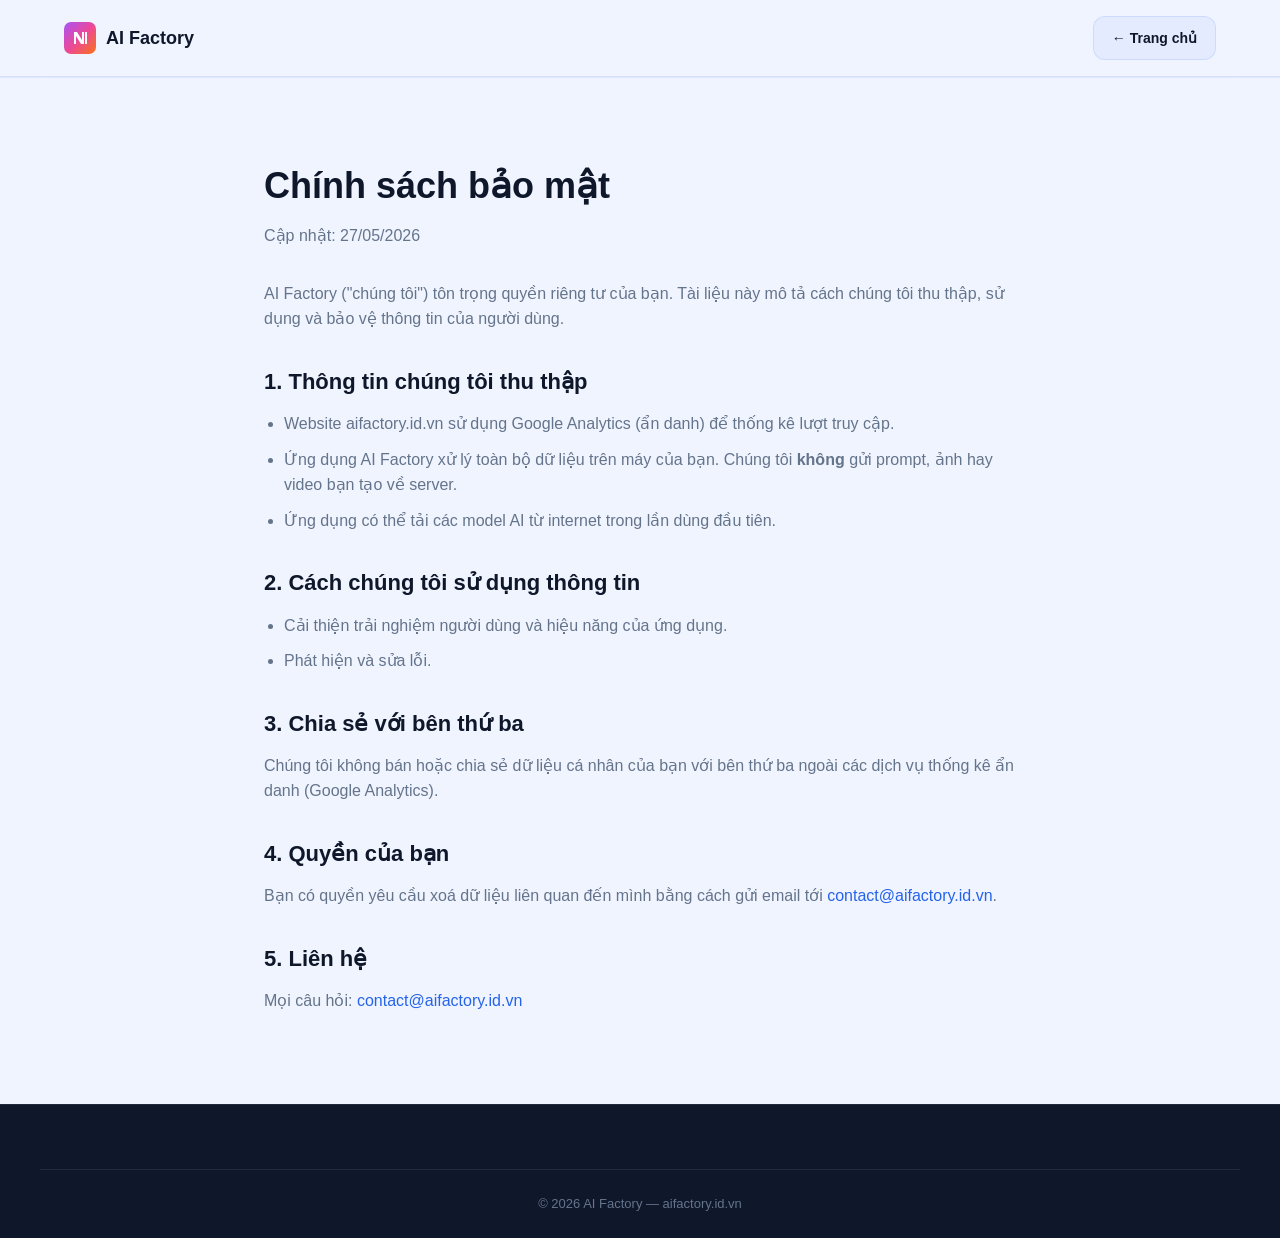
==== commit 11f6f77b: "Domain: rename aifactory.edu.vn -> aifactory.id.vn" ====
--- a/privacy.html
+++ b/privacy.html
@@ -35,7 +35,7 @@
 
     <h2>1. Thông tin chúng tôi thu thập</h2>
     <ul>
-      <li>Website aifactory.edu.vn sử dụng Google Analytics (ẩn danh) để thống kê lượt truy cập.</li>
+      <li>Website aifactory.id.vn sử dụng Google Analytics (ẩn danh) để thống kê lượt truy cập.</li>
       <li>Ứng dụng AI Factory xử lý toàn bộ dữ liệu trên máy của bạn. Chúng tôi <strong>không</strong> gửi prompt, ảnh hay video bạn tạo về server.</li>
       <li>Ứng dụng có thể tải các model AI từ internet trong lần dùng đầu tiên.</li>
     </ul>
@@ -50,15 +50,15 @@
     <p>Chúng tôi không bán hoặc chia sẻ dữ liệu cá nhân của bạn với bên thứ ba ngoài các dịch vụ thống kê ẩn danh (Google Analytics).</p>
 
     <h2>4. Quyền của bạn</h2>
-    <p>Bạn có quyền yêu cầu xoá dữ liệu liên quan đến mình bằng cách gửi email tới <a href="mailto:contact@aifactory.edu.vn">contact@aifactory.edu.vn</a>.</p>
+    <p>Bạn có quyền yêu cầu xoá dữ liệu liên quan đến mình bằng cách gửi email tới <a href="mailto:contact@aifactory.id.vn">contact@aifactory.id.vn</a>.</p>
 
     <h2>5. Liên hệ</h2>
-    <p>Mọi câu hỏi: <a href="mailto:contact@aifactory.edu.vn">contact@aifactory.edu.vn</a></p>
+    <p>Mọi câu hỏi: <a href="mailto:contact@aifactory.id.vn">contact@aifactory.id.vn</a></p>
   </main>
 
   <footer class="footer">
     <div class="container footer-bottom">
-      <p>© 2026 AI Factory — aifactory.edu.vn</p>
+      <p>© 2026 AI Factory — aifactory.id.vn</p>
     </div>
   </footer>
 </body>
